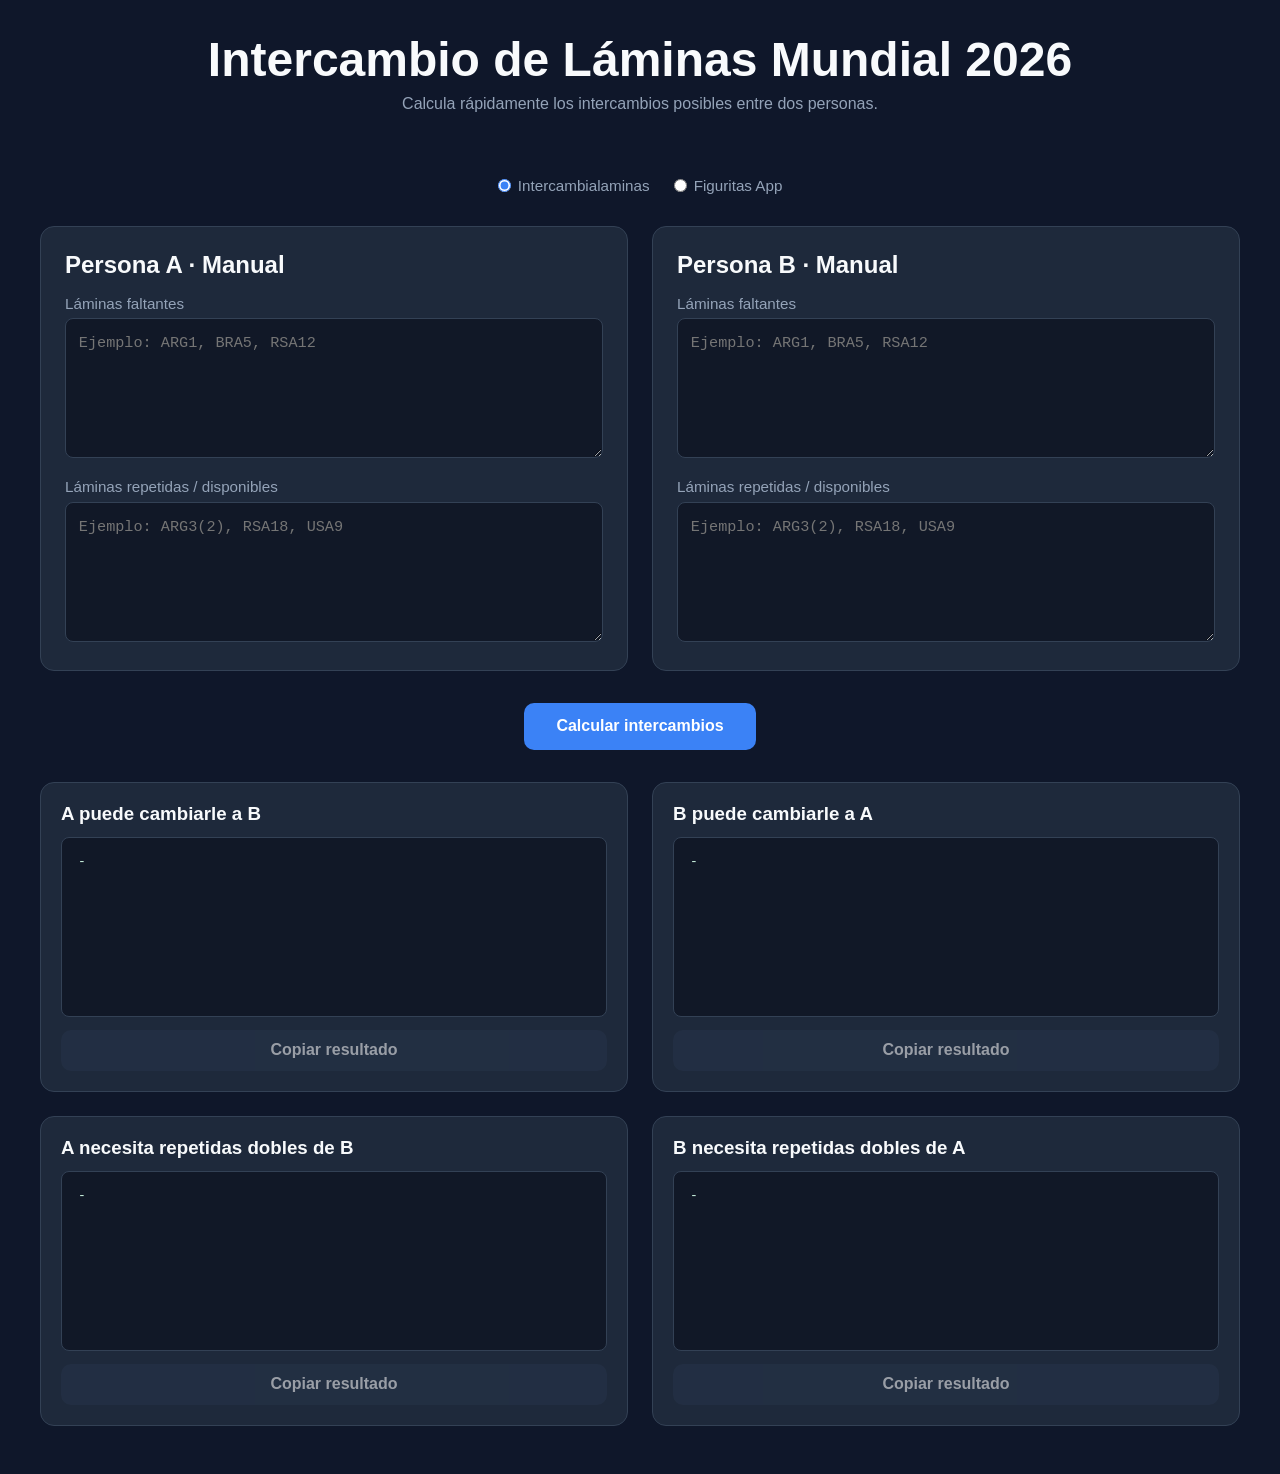
==== index.html @ be96b226 "Add copy buttons for calculated results" ====
<!DOCTYPE html>
<html lang="es">

<head>
    <meta charset="UTF-8">
    <meta name="viewport" content="width=device-width, initial-scale=1.0">

    <title>Intercambio de Láminas Mundial 2026</title>

    <link rel="stylesheet" href="style.css">
</head>

<body>

    <header>
        <h1>Intercambio de Láminas Mundial 2026</h1>
        <p>Calcula rápidamente los intercambios posibles entre dos personas.</p>
    </header>

    <main>

        <section class="mode-selector">

            <label>
                <input
                    type="radio"
                    name="inputMode"
                    value="manual"
                    checked>
                Intercambialaminas
            </label>

            <label>
                <input
                    type="radio"
                    name="inputMode"
                    value="figuritas">
                Figuritas App
            </label>

        </section>

        <section class="personas">

            <article class="persona">

                <h2>Persona A · Manual</h2>

                <label for="aMissing">
                    Láminas faltantes
                </label>

                <textarea
                    id="aMissing"
                    spellcheck="false"
                    placeholder="Ejemplo: ARG1, BRA5, RSA12"></textarea>

                <label for="aAvailable">
                    Láminas repetidas / disponibles
                </label>

                <textarea
                    id="aAvailable"
                    spellcheck="false"
                    placeholder="Ejemplo: ARG3(2), RSA18, USA9"></textarea>

            </article>

            <article class="persona">

                <h2>Persona B · Manual</h2>

                <label for="bMissing">
                    Láminas faltantes
                </label>

                <textarea
                    id="bMissing"
                    spellcheck="false"
                    placeholder="Ejemplo: ARG1, BRA5, RSA12"></textarea>

                <label for="bAvailable">
                    Láminas repetidas / disponibles
                </label>

                <textarea
                    id="bAvailable"
                    spellcheck="false"
                    placeholder="Ejemplo: ARG3(2), RSA18, USA9"></textarea>

            </article>

        </section>

        <section
            id="figuritasMode"
            class="figuritas-mode"
            hidden>

            <article class="persona">

                <h2>Persona A · Figuritas App</h2>

                <label for="aFiguritas">
                    Exportación completa
                </label>

                <textarea
                    id="aFiguritas"
                    spellcheck="false"
                    placeholder="Figuritas App - Lista&#10;Me faltan&#10;FWC 🏆: 1, 2, 3&#10;RSA 🇿🇦: 14, 18&#10;&#10;Repetidas&#10;RSA 🇿🇦: 2, 4, 8(3)"></textarea>

            </article>

            <article class="persona">

                <h2>Persona B · Figuritas App</h2>

                <label for="bFiguritas">
                    Exportación completa
                </label>

                <textarea
                    id="bFiguritas"
                    spellcheck="false"
                    placeholder="Figuritas App - Lista&#10;Me faltan&#10;FWC 🏆: 1, 2, 3&#10;RSA 🇿🇦: 14, 18&#10;&#10;Repetidas&#10;RSA 🇿🇦: 2, 4, 8(3)"></textarea>

            </article>

        </section>

        <section class="acciones">

            <button id="calculateButton">
                Calcular intercambios
            </button>

        </section>

        <section class="resultados">

            <article class="resultado">

                <h3 id="titleADirect">
                    A puede cambiarle a B
                </h3>

                <pre id="resultADirect">-</pre>

                <button
                    class="copy-result"
                    type="button"
                    data-result-id="resultADirect"
                    disabled>
                    Copiar resultado
                </button>

            </article>

            <article class="resultado">

                <h3 id="titleBDirect">
                    B puede cambiarle a A
                </h3>

                <pre id="resultBDirect">-</pre>

                <button
                    class="copy-result"
                    type="button"
                    data-result-id="resultBDirect"
                    disabled>
                    Copiar resultado
                </button>

            </article>

            <article class="resultado">

                <h3 id="titleAMatch">
                    A necesita repetidas dobles de B
                </h3>

                <pre id="resultAMatch">-</pre>

                <button
                    class="copy-result"
                    type="button"
                    data-result-id="resultAMatch"
                    disabled>
                    Copiar resultado
                </button>

            </article>

            <article class="resultado">

                <h3 id="titleBMatch">
                    B necesita repetidas dobles de A
                </h3>

                <pre id="resultBMatch">-</pre>

                <button
                    class="copy-result"
                    type="button"
                    data-result-id="resultBMatch"
                    disabled>
                    Copiar resultado
                </button>

            </article>

        </section>

    </main>

    <script src="app.js"></script>

</body>

</html>
---- style.css ----
/* ---------- Variables ---------- */

:root {
    --bg: #0f172a;
    --card: #1e293b;
    --card-hover: #273449;
    --input: #111827;

    --primary: #3b82f6;
    --primary-hover: #2563eb;

    --text: #f8fafc;
    --muted: #94a3b8;
    --border: #334155;
}

/* ---------- Reset ---------- */

* {
    margin: 0;
    padding: 0;
    box-sizing: border-box;
}

body {
    font-family:
        Inter,
        Segoe UI,
        Roboto,
        Arial,
        sans-serif;

    background: var(--bg);
    color: var(--text);

    min-height: 100vh;
}

/* ---------- Layout ---------- */

main {
    width: min(1200px, 95%);
    margin: auto;
    padding: 2rem 0 3rem;
}

header {
    text-align: center;
    padding: 2rem 1rem;
}

header h1 {
    font-size: clamp(2rem, 5vw, 3rem);
}

header p {
    margin-top: .5rem;
    color: var(--muted);
}

/* ---------- Modo de entrada ---------- */

.mode-selector {
    display: flex;
    justify-content: center;
    gap: 1.5rem;
}

.mode-selector label {
    display: flex;
    align-items: center;
    gap: .45rem;
    margin: 0;
    cursor: pointer;
}

.mode-selector input {
    accent-color: var(--primary);
}

/* ---------- Personas ---------- */

.personas,
.figuritas-mode {

    display: grid;

    grid-template-columns: repeat(2, 1fr);

    gap: 1.5rem;

    margin-top: 2rem;

}

.personas[hidden],
.figuritas-mode[hidden] {
    display: none;
}

.persona {

    background: var(--card);

    border-radius: 14px;

    padding: 1.5rem;

    border: 1px solid var(--border);

}

.persona h2 {

    margin-bottom: 1rem;

}

label {

    display: block;

    margin-top: 1rem;

    margin-bottom: .4rem;

    color: var(--muted);

    font-size: .95rem;

}

textarea {

    width: 100%;

    min-height: 140px;

    resize: vertical;

    background: var(--input);

    color: var(--text);

    border: 1px solid var(--border);

    border-radius: 8px;

    padding: .8rem;

    font-size: .95rem;

    line-height: 1.5;

}

textarea:focus {

    outline: none;

    border-color: var(--primary);

}

/* ---------- Botón ---------- */

.acciones {

    display: flex;

    justify-content: center;

    margin: 2rem 0;

}

button {

    cursor: pointer;

    border: none;

    border-radius: 10px;

    padding: .9rem 2rem;

    background: var(--primary);

    color: white;

    font-size: 1rem;

    font-weight: bold;

    transition: .2s;

}

button:hover {

    background: var(--primary-hover);

    transform: translateY(-2px);

}

/* ---------- Resultados ---------- */

.resultados {

    display: grid;

    grid-template-columns: repeat(2, 1fr);

    gap: 1.5rem;

}

.resultado {

    background: var(--card);

    border-radius: 14px;

    border: 1px solid var(--border);

    padding: 1.25rem;

}

.resultado h3 {

    margin-bottom: .8rem;

}

pre {

    background: var(--input);

    border-radius: 8px;

    border: 1px solid var(--border);

    padding: 1rem;

    min-height: 180px;

    overflow: auto;

    white-space: pre-wrap;

    word-break: break-word;

    color: #d1fae5;

}

.copy-result {
    width: 100%;
    margin-top: .8rem;
    padding: .7rem 1rem;
    background: var(--card-hover);
}

.copy-result:hover:not(:disabled) {
    background: var(--border);
    transform: none;
}

.copy-result:disabled {
    cursor: not-allowed;
    opacity: .55;
}

/* ---------- Responsive ---------- */

@media (max-width: 900px) {

    .personas {

        grid-template-columns: 1fr;

    }

    .resultados {

        grid-template-columns: 1fr;

    }

}

@media (max-width: 600px) {

    main {

        width: 94%;

    }

    .persona,
    .resultado {

        padding: 1rem;

    }

    textarea {

        min-height: 120px;

    }

    button {

        width: 100%;

    }

}
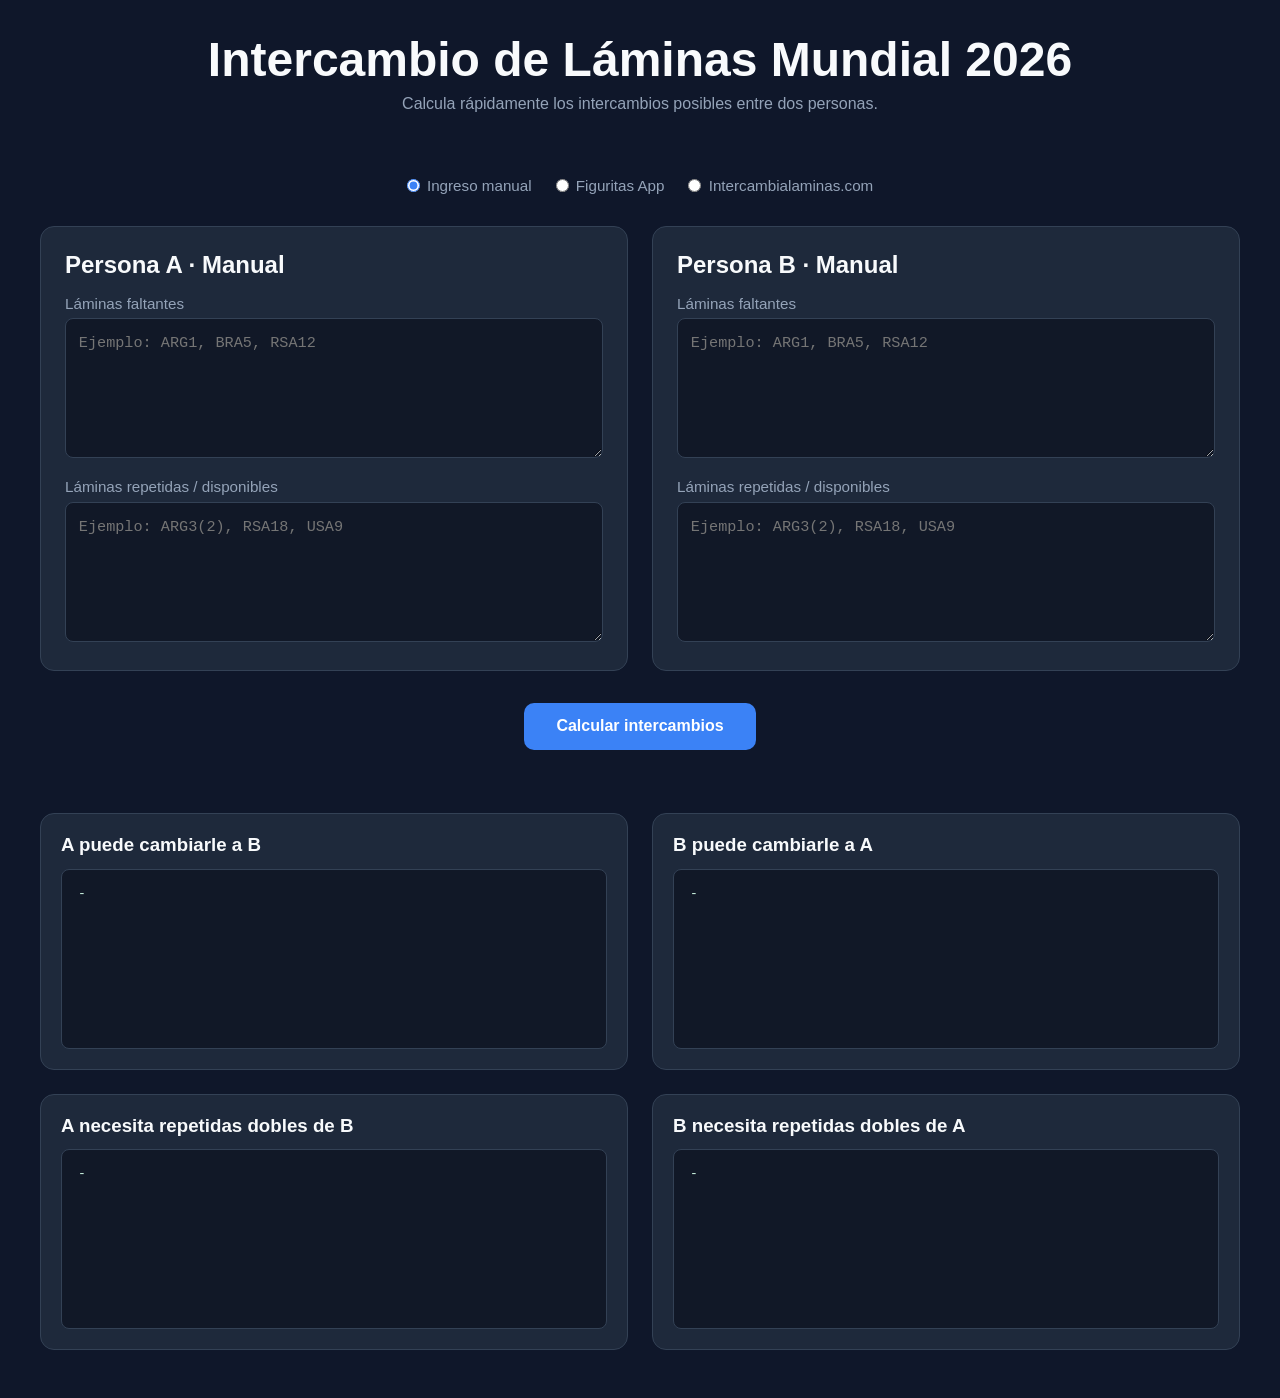
==== commit 36adc549: "Update: Id match were added" ====
--- a/index.html
+++ b/index.html
@@ -27,7 +27,7 @@
                     name="inputMode"
                     value="manual"
                     checked>
-                Intercambialaminas
+                Ingreso manual
             </label>
 
             <label>
@@ -38,6 +38,57 @@
                 Figuritas App
             </label>
 
+            <label>
+                <input
+                    type="radio"
+                    name="inputMode"
+                    value="intercambialaminas">
+                Intercambialaminas.com
+            </label>
+
+        </section>
+
+        <section
+            id="intercambialaminasMode"
+            class="intercambialaminas-mode"
+            hidden>
+
+            <article class="persona">
+
+                <h2>Persona A · Intercambialaminas.com</h2>
+
+                <label for="aIntercambialaminasId">
+                    ID de usuario o enlace de perfil
+                </label>
+
+                <input
+                    id="aIntercambialaminasId"
+                    type="text"
+                    inputmode="numeric"
+                    placeholder="Ejemplo: 14170 o https://intercambialaminas.com/user/14170">
+
+            </article>
+
+            <article class="persona">
+
+                <h2>Persona B · Intercambialaminas.com</h2>
+
+                <label for="bIntercambialaminasId">
+                    ID de usuario o enlace de perfil
+                </label>
+
+                <input
+                    id="bIntercambialaminasId"
+                    type="text"
+                    inputmode="numeric"
+                    placeholder="Ejemplo: 14170 o https://intercambialaminas.com/user/14170">
+
+            </article>
+
+            <p class="mode-help">
+                Se consultarán las listas públicas del álbum FIFA World Cup 2026 Panini.
+            </p>
+
         </section>
 
         <section class="personas">
@@ -135,6 +186,8 @@
                 Calcular intercambios
             </button>
 
+            <p id="calculationStatus" class="calculation-status" aria-live="polite"></p>
+
         </section>
 
         <section class="resultados">
@@ -147,14 +200,6 @@
 
                 <pre id="resultADirect">-</pre>
 
-                <button
-                    class="copy-result"
-                    type="button"
-                    data-result-id="resultADirect"
-                    disabled>
-                    Copiar resultado
-                </button>
-
             </article>
 
             <article class="resultado">
@@ -165,14 +210,6 @@
 
                 <pre id="resultBDirect">-</pre>
 
-                <button
-                    class="copy-result"
-                    type="button"
-                    data-result-id="resultBDirect"
-                    disabled>
-                    Copiar resultado
-                </button>
-
             </article>
 
             <article class="resultado">
@@ -183,14 +220,6 @@
 
                 <pre id="resultAMatch">-</pre>
 
-                <button
-                    class="copy-result"
-                    type="button"
-                    data-result-id="resultAMatch"
-                    disabled>
-                    Copiar resultado
-                </button>
-
             </article>
 
             <article class="resultado">
@@ -201,14 +230,6 @@
 
                 <pre id="resultBMatch">-</pre>
 
-                <button
-                    class="copy-result"
-                    type="button"
-                    data-result-id="resultBMatch"
-                    disabled>
-                    Copiar resultado
-                </button>
-
             </article>
 
         </section>
--- a/style.css
+++ b/style.css
@@ -81,7 +81,8 @@
 /* ---------- Personas ---------- */
 
 .personas,
-.figuritas-mode {
+.figuritas-mode,
+.intercambialaminas-mode {
 
     display: grid;
 
@@ -94,7 +95,8 @@
 }
 
 .personas[hidden],
-.figuritas-mode[hidden] {
+.figuritas-mode[hidden],
+.intercambialaminas-mode[hidden] {
     display: none;
 }
 
@@ -154,6 +156,40 @@
 
 }
 
+input[type="text"] {
+
+    width: 100%;
+
+    background: var(--input);
+
+    color: var(--text);
+
+    border: 1px solid var(--border);
+
+    border-radius: 8px;
+
+    padding: .8rem;
+
+    font-size: .95rem;
+
+}
+
+input[type="text"]:focus {
+
+    outline: none;
+
+    border-color: var(--primary);
+
+}
+
+.mode-help {
+
+    grid-column: 1 / -1;
+
+    color: var(--muted);
+
+}
+
 textarea:focus {
 
     outline: none;
@@ -172,6 +208,20 @@
 
     margin: 2rem 0;
 
+    flex-direction: column;
+
+    align-items: center;
+
+    gap: .75rem;
+
+}
+
+.calculation-status {
+
+    min-height: 1.2rem;
+
+    color: var(--muted);
+
 }
 
 button {
@@ -256,28 +306,13 @@
 
 }
 
-.copy-result {
-    width: 100%;
-    margin-top: .8rem;
-    padding: .7rem 1rem;
-    background: var(--card-hover);
-}
-
-.copy-result:hover:not(:disabled) {
-    background: var(--border);
-    transform: none;
-}
-
-.copy-result:disabled {
-    cursor: not-allowed;
-    opacity: .55;
-}
-
 /* ---------- Responsive ---------- */
 
 @media (max-width: 900px) {
 
-    .personas {
+    .personas,
+    .figuritas-mode,
+    .intercambialaminas-mode {
 
         grid-template-columns: 1fr;
 
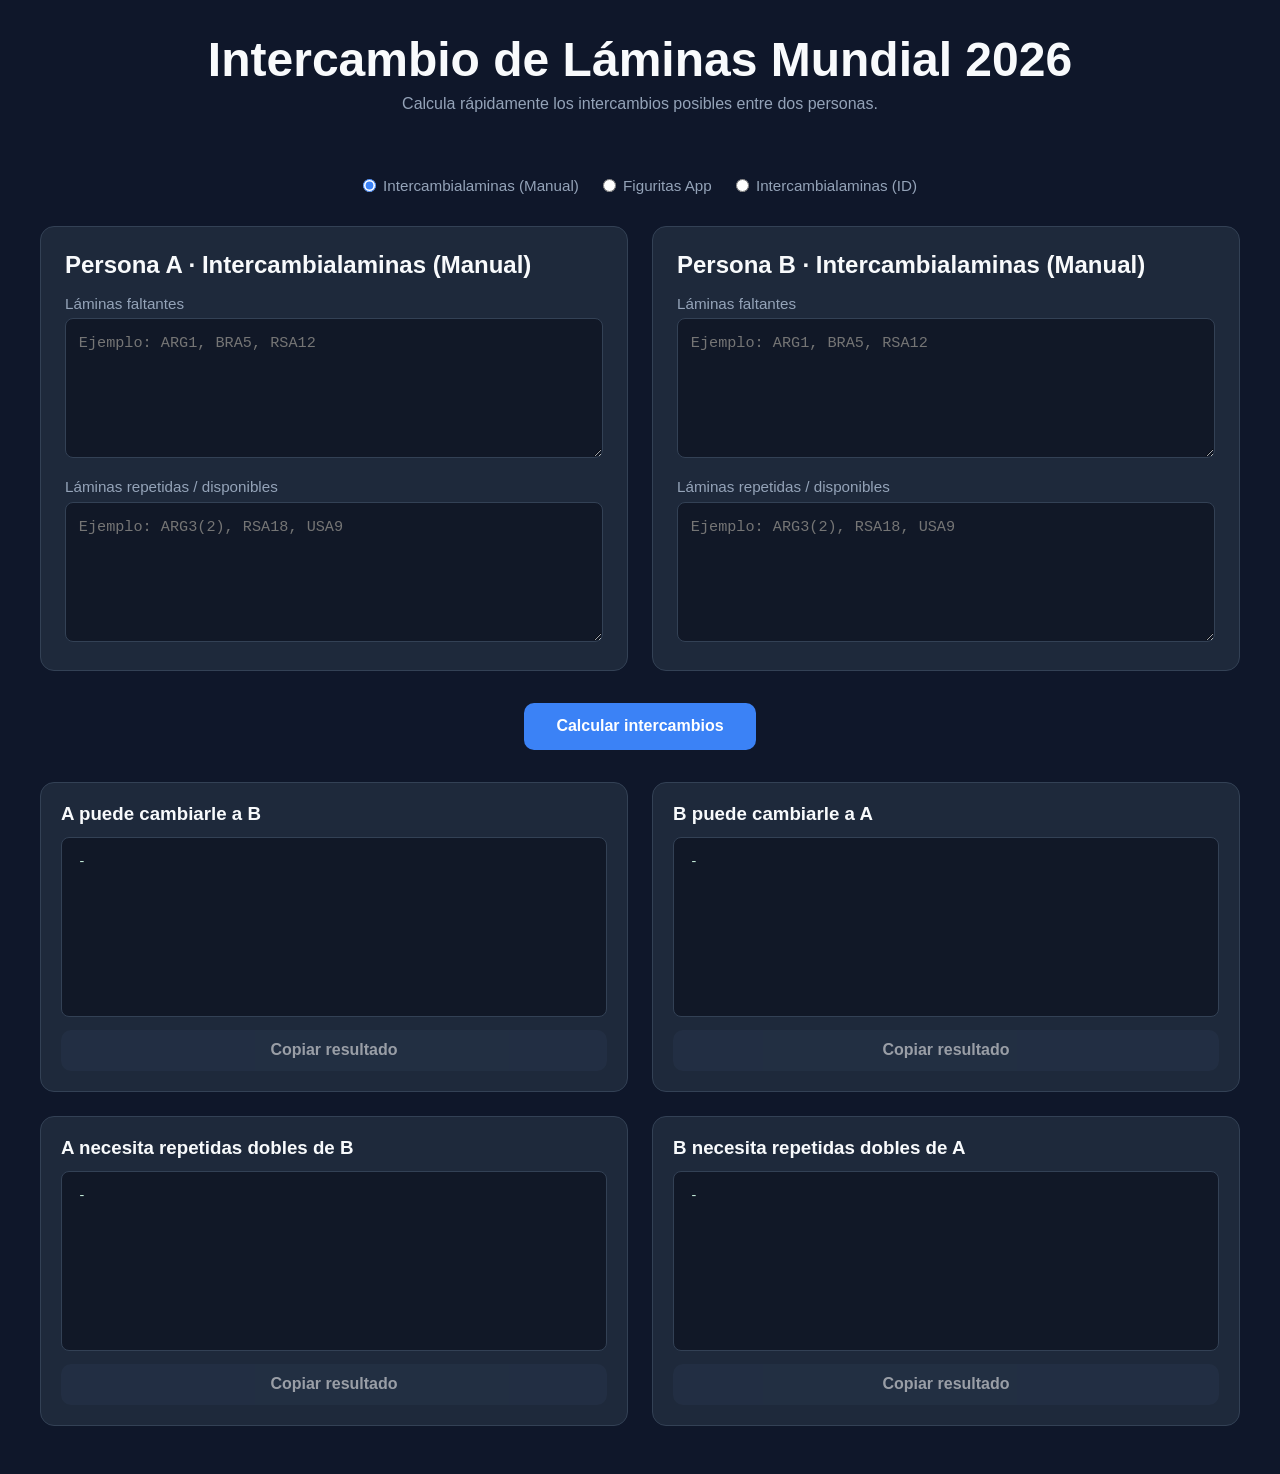
==== commit 07dc3d9f: "Se añade nuevo modo a la interfaz" ====
--- a/index.html
+++ b/index.html
@@ -21,164 +21,158 @@
 
         <section class="mode-selector">
 
-            <label>
-                <input
-                    type="radio"
-                    name="inputMode"
-                    value="manual"
-                    checked>
-                Ingreso manual
-            </label>
-
-            <label>
-                <input
-                    type="radio"
-                    name="inputMode"
-                    value="figuritas">
-                Figuritas App
-            </label>
-
-            <label>
-                <input
-                    type="radio"
-                    name="inputMode"
-                    value="intercambialaminas">
-                Intercambialaminas.com
-            </label>
-
-        </section>
-
-        <section
-            id="intercambialaminasMode"
-            class="intercambialaminas-mode"
-            hidden>
-
-            <article class="persona">
-
-                <h2>Persona A · Intercambialaminas.com</h2>
-
-                <label for="aIntercambialaminasId">
-                    ID de usuario o enlace de perfil
-                </label>
-
-                <input
-                    id="aIntercambialaminasId"
-                    type="text"
-                    inputmode="numeric"
-                    placeholder="Ejemplo: 14170 o https://intercambialaminas.com/user/14170">
-
-            </article>
-
-            <article class="persona">
-
-                <h2>Persona B · Intercambialaminas.com</h2>
-
-                <label for="bIntercambialaminasId">
-                    ID de usuario o enlace de perfil
-                </label>
-
-                <input
-                    id="bIntercambialaminasId"
-                    type="text"
-                    inputmode="numeric"
-                    placeholder="Ejemplo: 14170 o https://intercambialaminas.com/user/14170">
-
-            </article>
-
-            <p class="mode-help">
-                Se consultarán las listas públicas del álbum FIFA World Cup 2026 Panini.
-            </p>
-
-        </section>
-
-        <section class="personas">
-
-            <article class="persona">
-
-                <h2>Persona A · Manual</h2>
-
-                <label for="aMissing">
-                    Láminas faltantes
-                </label>
-
-                <textarea
-                    id="aMissing"
-                    spellcheck="false"
-                    placeholder="Ejemplo: ARG1, BRA5, RSA12"></textarea>
-
-                <label for="aAvailable">
-                    Láminas repetidas / disponibles
-                </label>
-
-                <textarea
-                    id="aAvailable"
-                    spellcheck="false"
-                    placeholder="Ejemplo: ARG3(2), RSA18, USA9"></textarea>
-
-            </article>
-
-            <article class="persona">
-
-                <h2>Persona B · Manual</h2>
-
-                <label for="bMissing">
-                    Láminas faltantes
-                </label>
-
-                <textarea
-                    id="bMissing"
-                    spellcheck="false"
-                    placeholder="Ejemplo: ARG1, BRA5, RSA12"></textarea>
-
-                <label for="bAvailable">
-                    Láminas repetidas / disponibles
-                </label>
-
-                <textarea
-                    id="bAvailable"
-                    spellcheck="false"
-                    placeholder="Ejemplo: ARG3(2), RSA18, USA9"></textarea>
-
-            </article>
-
-        </section>
-
-        <section
-            id="figuritasMode"
-            class="figuritas-mode"
-            hidden>
-
-            <article class="persona">
-
-                <h2>Persona A · Figuritas App</h2>
-
-                <label for="aFiguritas">
-                    Exportación completa
-                </label>
-
-                <textarea
-                    id="aFiguritas"
-                    spellcheck="false"
-                    placeholder="Figuritas App - Lista&#10;Me faltan&#10;FWC 🏆: 1, 2, 3&#10;RSA 🇿🇦: 14, 18&#10;&#10;Repetidas&#10;RSA 🇿🇦: 2, 4, 8(3)"></textarea>
-
-            </article>
-
-            <article class="persona">
-
-                <h2>Persona B · Figuritas App</h2>
-
-                <label for="bFiguritas">
-                    Exportación completa
-                </label>
-
-                <textarea
-                    id="bFiguritas"
-                    spellcheck="false"
-                    placeholder="Figuritas App - Lista&#10;Me faltan&#10;FWC 🏆: 1, 2, 3&#10;RSA 🇿🇦: 14, 18&#10;&#10;Repetidas&#10;RSA 🇿🇦: 2, 4, 8(3)"></textarea>
-
-            </article>
-
-        </section>
+                    <label>
+                        <input
+                            type="radio"
+                            name="inputMode"
+                            value="manual"
+                            checked>
+                        Intercambialaminas (Manual)
+                    </label>
+
+                    <label>
+                        <input
+                            type="radio"
+                            name="inputMode"
+                            value="figuritas">
+                        Figuritas App
+                    </label>
+
+                    <label>
+                        <input
+                            type="radio"
+                            name="inputMode"
+                            value="intercambialaminas">
+                        Intercambialaminas (ID)
+                    </label>
+
+                </section>
+
+                <section class="personas">
+
+                    <article class="persona">
+
+                        <h2>Persona A · Intercambialaminas (Manual)</h2>
+
+                        <label for="aMissing">
+                            Láminas faltantes
+                        </label>
+
+                        <textarea
+                            id="aMissing"
+                            spellcheck="false"
+                            placeholder="Ejemplo: ARG1, BRA5, RSA12"></textarea>
+
+                        <label for="aAvailable">
+                            Láminas repetidas / disponibles
+                        </label>
+
+                        <textarea
+                            id="aAvailable"
+                            spellcheck="false"
+                            placeholder="Ejemplo: ARG3(2), RSA18, USA9"></textarea>
+
+                    </article>
+
+                    <article class="persona">
+
+                        <h2>Persona B · Intercambialaminas (Manual)</h2>
+
+                        <label for="bMissing">
+                            Láminas faltantes
+                        </label>
+
+                        <textarea
+                            id="bMissing"
+                            spellcheck="false"
+                            placeholder="Ejemplo: ARG1, BRA5, RSA12"></textarea>
+
+                        <label for="bAvailable">
+                            Láminas repetidas / disponibles
+                        </label>
+
+                        <textarea
+                            id="bAvailable"
+                            spellcheck="false"
+                            placeholder="Ejemplo: ARG3(2), RSA18, USA9"></textarea>
+
+                    </article>
+
+                </section>
+
+                <section
+                    id="figuritasMode"
+                    class="figuritas-mode"
+                    hidden>
+
+                    <article class="persona">
+
+                        <h2>Persona A · Figuritas App</h2>
+
+                        <label for="aFiguritas">
+                            Exportación completa
+                        </label>
+
+                        <textarea
+                            id="aFiguritas"
+                            spellcheck="false"
+                            placeholder="Figuritas App - Lista&#10;Me faltan&#10;FWC 🏆: 1, 2, 3&#10;RSA 🇿🇦: 14, 18&#10;&#10;Repetidas&#10;RSA 🇿🇦: 2, 4, 8(3)"></textarea>
+
+                    </article>
+
+                    <article class="persona">
+
+                        <h2>Persona B · Figuritas App</h2>
+
+                        <label for="bFiguritas">
+                            Exportación completa
+                        </label>
+
+                        <textarea
+                            id="bFiguritas"
+                            spellcheck="false"
+                            placeholder="Figuritas App - Lista&#10;Me faltan&#10;FWC 🏆: 1, 2, 3&#10;RSA 🇿🇦: 14, 18&#10;&#10;Repetidas&#10;RSA 🇿🇦: 2, 4, 8(3)"></textarea>
+
+                    </article>
+
+                </section>
+
+                <section
+                    id="intercambialaminasMode"
+                    class="intercambialaminas-mode"
+                    hidden>
+
+                    <article class="persona">
+
+                        <h2>Persona A · Intercambialaminas (ID)</h2>
+
+                        <label for="aIntercambialaminasId">
+                            ID o enlace del perfil
+                        </label>
+
+                        <input
+                            id="aIntercambialaminasId"
+                            type="text"
+                            placeholder="14170 o https://intercambialaminas.com/user/14170">
+
+                    </article>
+
+                    <article class="persona">
+
+                        <h2>Persona B · Intercambialaminas (ID)</h2>
+
+                        <label for="bIntercambialaminasId">
+                            ID o enlace del perfil
+                        </label>
+
+                        <input
+                            id="bIntercambialaminasId"
+                            type="text"
+                            placeholder="14170 o https://intercambialaminas.com/user/14170">
+
+                    </article>
+
+                </section>
 
         <section class="acciones">
 
@@ -186,8 +180,6 @@
                 Calcular intercambios
             </button>
 
-            <p id="calculationStatus" class="calculation-status" aria-live="polite"></p>
-
         </section>
 
         <section class="resultados">
@@ -200,6 +192,14 @@
 
                 <pre id="resultADirect">-</pre>
 
+                <button
+                    class="copy-result"
+                    type="button"
+                    data-result-id="resultADirect"
+                    disabled>
+                    Copiar resultado
+                </button>
+
             </article>
 
             <article class="resultado">
@@ -210,6 +210,14 @@
 
                 <pre id="resultBDirect">-</pre>
 
+                <button
+                    class="copy-result"
+                    type="button"
+                    data-result-id="resultBDirect"
+                    disabled>
+                    Copiar resultado
+                </button>
+
             </article>
 
             <article class="resultado">
@@ -220,6 +228,14 @@
 
                 <pre id="resultAMatch">-</pre>
 
+                <button
+                    class="copy-result"
+                    type="button"
+                    data-result-id="resultAMatch"
+                    disabled>
+                    Copiar resultado
+                </button>
+
             </article>
 
             <article class="resultado">
@@ -230,6 +246,14 @@
 
                 <pre id="resultBMatch">-</pre>
 
+                <button
+                    class="copy-result"
+                    type="button"
+                    data-result-id="resultBMatch"
+                    disabled>
+                    Copiar resultado
+                </button>
+
             </article>
 
         </section>
--- a/style.css
+++ b/style.css
@@ -81,8 +81,7 @@
 /* ---------- Personas ---------- */
 
 .personas,
-.figuritas-mode,
-.intercambialaminas-mode {
+.figuritas-mode {
 
     display: grid;
 
@@ -95,8 +94,7 @@
 }
 
 .personas[hidden],
-.figuritas-mode[hidden],
-.intercambialaminas-mode[hidden] {
+.figuritas-mode[hidden] {
     display: none;
 }
 
@@ -156,163 +154,130 @@
 
 }
 
-input[type="text"] {
-
+textarea:focus {
+
+    outline: none;
+
+    border-color: var(--primary);
+
+}
+
+/* ---------- Botón ---------- */
+
+.acciones {
+
+    display: flex;
+
+    justify-content: center;
+
+    margin: 2rem 0;
+
+}
+
+button {
+
+    cursor: pointer;
+
+    border: none;
+
+    border-radius: 10px;
+
+    padding: .9rem 2rem;
+
+    background: var(--primary);
+
+    color: white;
+
+    font-size: 1rem;
+
+    font-weight: bold;
+
+    transition: .2s;
+
+}
+
+button:hover {
+
+    background: var(--primary-hover);
+
+    transform: translateY(-2px);
+
+}
+
+/* ---------- Resultados ---------- */
+
+.resultados {
+
+    display: grid;
+
+    grid-template-columns: repeat(2, 1fr);
+
+    gap: 1.5rem;
+
+}
+
+.resultado {
+
+    background: var(--card);
+
+    border-radius: 14px;
+
+    border: 1px solid var(--border);
+
+    padding: 1.25rem;
+
+}
+
+.resultado h3 {
+
+    margin-bottom: .8rem;
+
+}
+
+pre {
+
+    background: var(--input);
+
+    border-radius: 8px;
+
+    border: 1px solid var(--border);
+
+    padding: 1rem;
+
+    min-height: 180px;
+
+    overflow: auto;
+
+    white-space: pre-wrap;
+
+    word-break: break-word;
+
+    color: #d1fae5;
+
+}
+
+.copy-result {
     width: 100%;
-
-    background: var(--input);
-
-    color: var(--text);
-
-    border: 1px solid var(--border);
-
-    border-radius: 8px;
-
-    padding: .8rem;
-
-    font-size: .95rem;
-
-}
-
-input[type="text"]:focus {
-
-    outline: none;
-
-    border-color: var(--primary);
-
-}
-
-.mode-help {
-
-    grid-column: 1 / -1;
-
-    color: var(--muted);
-
-}
-
-textarea:focus {
-
-    outline: none;
-
-    border-color: var(--primary);
-
-}
-
-/* ---------- Botón ---------- */
-
-.acciones {
-
-    display: flex;
-
-    justify-content: center;
-
-    margin: 2rem 0;
-
-    flex-direction: column;
-
-    align-items: center;
-
-    gap: .75rem;
-
-}
-
-.calculation-status {
-
-    min-height: 1.2rem;
-
-    color: var(--muted);
-
-}
-
-button {
-
-    cursor: pointer;
-
-    border: none;
-
-    border-radius: 10px;
-
-    padding: .9rem 2rem;
-
-    background: var(--primary);
-
-    color: white;
-
-    font-size: 1rem;
-
-    font-weight: bold;
-
-    transition: .2s;
-
-}
-
-button:hover {
-
-    background: var(--primary-hover);
-
-    transform: translateY(-2px);
-
-}
-
-/* ---------- Resultados ---------- */
-
-.resultados {
-
-    display: grid;
-
-    grid-template-columns: repeat(2, 1fr);
-
-    gap: 1.5rem;
-
-}
-
-.resultado {
-
-    background: var(--card);
-
-    border-radius: 14px;
-
-    border: 1px solid var(--border);
-
-    padding: 1.25rem;
-
-}
-
-.resultado h3 {
-
-    margin-bottom: .8rem;
-
-}
-
-pre {
-
-    background: var(--input);
-
-    border-radius: 8px;
-
-    border: 1px solid var(--border);
-
-    padding: 1rem;
-
-    min-height: 180px;
-
-    overflow: auto;
-
-    white-space: pre-wrap;
-
-    word-break: break-word;
-
-    color: #d1fae5;
-
+    margin-top: .8rem;
+    padding: .7rem 1rem;
+    background: var(--card-hover);
+}
+
+.copy-result:hover:not(:disabled) {
+    background: var(--border);
+    transform: none;
+}
+
+.copy-result:disabled {
+    cursor: not-allowed;
+    opacity: .55;
 }
 
 /* ---------- Responsive ---------- */
 
 @media (max-width: 900px) {
 
-    .personas,
-    .figuritas-mode,
-    .intercambialaminas-mode {
+    .personas {
 
         grid-template-columns: 1fr;
 
@@ -354,3 +319,24 @@
     }
 
 }
+
+.intercambialaminas-mode {
+    display: grid;
+    grid-template-columns: repeat(2,1fr);
+    gap:1.5rem;
+    margin-top:2rem;
+}
+
+.intercambialaminas-mode[hidden]{
+    display:none;
+}
+
+.intercambialaminas-mode input{
+    width:100%;
+    background:var(--input);
+    color:var(--text);
+    border:1px solid var(--border);
+    border-radius:8px;
+    padding:.8rem;
+    font-size:.95rem;
+}
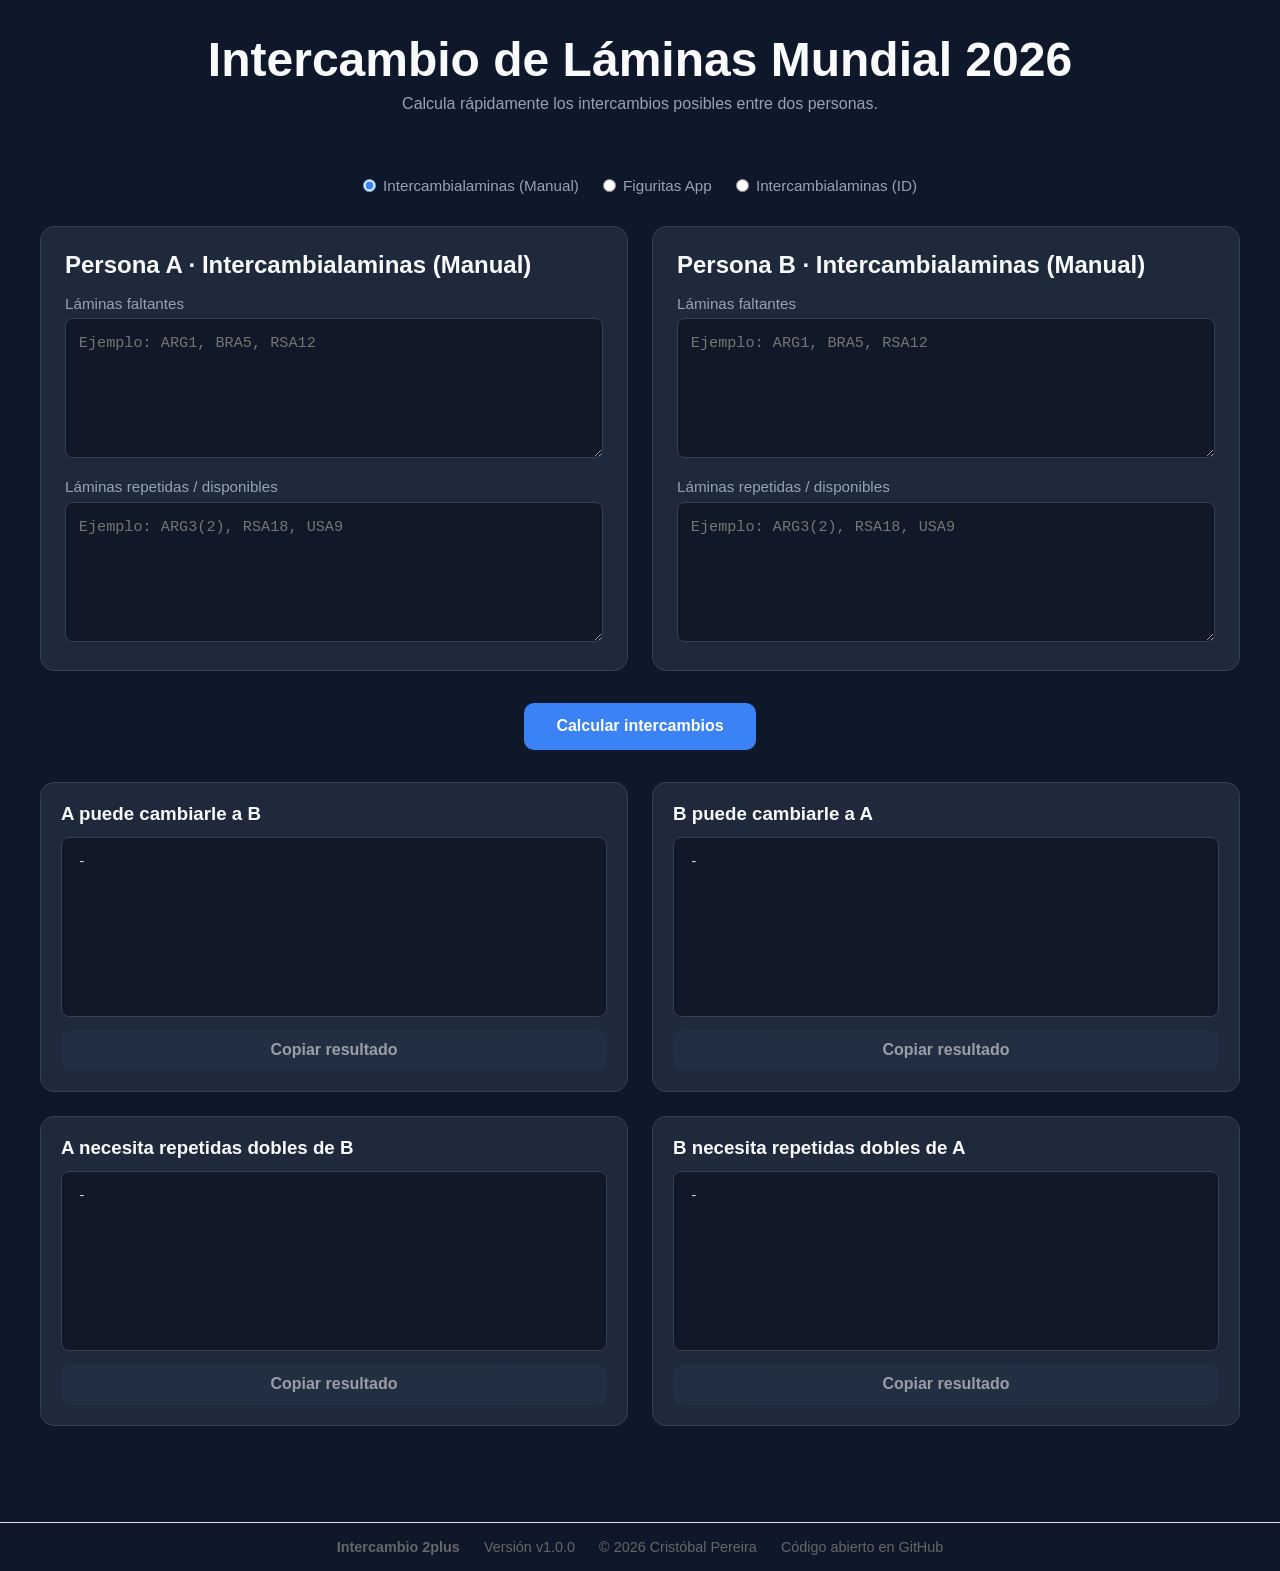
==== commit d94eb0d9: "Modelo y arquitectura cambian, se agregaron creditos, se documento arquitectura, versionado, se limp" ====
--- a/index.html
+++ b/index.html
@@ -260,8 +260,22 @@
 
     </main>
 
-    <script src="app.js"></script>
+    <script type="module" src="app.js"></script>
 
 </body>
 
+<footer class="footer">
+    <div class="footer-content">
+        <span><strong>Intercambio 2plus</strong></span>
+        <span>Versión <span id="version">1.0.0</span></span>
+        <span>© 2026 Cristóbal Pereira</span>
+        <span>
+            Código abierto en
+            <a href="https://github.com/cpereiram/intercambio-2plus"
+               target="_blank"
+               rel="noopener noreferrer">GitHub</a>
+        </span>
+    </div>
+</footer>
+
 </html>
--- a/style.css
+++ b/style.css
@@ -81,7 +81,8 @@
 /* ---------- Personas ---------- */
 
 .personas,
-.figuritas-mode {
+.figuritas-mode,
+.intercambialaminas-mode {
 
     display: grid;
 
@@ -94,7 +95,8 @@
 }
 
 .personas[hidden],
-.figuritas-mode[hidden] {
+.figuritas-mode[hidden],
+.intercambialaminas-mode[hidden] {
     display: none;
 }
 
@@ -114,221 +116,6 @@
 
     margin-bottom: 1rem;
 
-}
-
-label {
-
-    display: block;
-
-    margin-top: 1rem;
-
-    margin-bottom: .4rem;
-
-    color: var(--muted);
-
-    font-size: .95rem;
-
-}
-
-textarea {
-
-    width: 100%;
-
-    min-height: 140px;
-
-    resize: vertical;
-
-    background: var(--input);
-
-    color: var(--text);
-
-    border: 1px solid var(--border);
-
-    border-radius: 8px;
-
-    padding: .8rem;
-
-    font-size: .95rem;
-
-    line-height: 1.5;
-
-}
-
-textarea:focus {
-
-    outline: none;
-
-    border-color: var(--primary);
-
-}
-
-/* ---------- Botón ---------- */
-
-.acciones {
-
-    display: flex;
-
-    justify-content: center;
-
-    margin: 2rem 0;
-
-}
-
-button {
-
-    cursor: pointer;
-
-    border: none;
-
-    border-radius: 10px;
-
-    padding: .9rem 2rem;
-
-    background: var(--primary);
-
-    color: white;
-
-    font-size: 1rem;
-
-    font-weight: bold;
-
-    transition: .2s;
-
-}
-
-button:hover {
-
-    background: var(--primary-hover);
-
-    transform: translateY(-2px);
-
-}
-
-/* ---------- Resultados ---------- */
-
-.resultados {
-
-    display: grid;
-
-    grid-template-columns: repeat(2, 1fr);
-
-    gap: 1.5rem;
-
-}
-
-.resultado {
-
-    background: var(--card);
-
-    border-radius: 14px;
-
-    border: 1px solid var(--border);
-
-    padding: 1.25rem;
-
-}
-
-.resultado h3 {
-
-    margin-bottom: .8rem;
-
-}
-
-pre {
-
-    background: var(--input);
-
-    border-radius: 8px;
-
-    border: 1px solid var(--border);
-
-    padding: 1rem;
-
-    min-height: 180px;
-
-    overflow: auto;
-
-    white-space: pre-wrap;
-
-    word-break: break-word;
-
-    color: #d1fae5;
-
-}
-
-.copy-result {
-    width: 100%;
-    margin-top: .8rem;
-    padding: .7rem 1rem;
-    background: var(--card-hover);
-}
-
-.copy-result:hover:not(:disabled) {
-    background: var(--border);
-    transform: none;
-}
-
-.copy-result:disabled {
-    cursor: not-allowed;
-    opacity: .55;
-}
-
-/* ---------- Responsive ---------- */
-
-@media (max-width: 900px) {
-
-    .personas {
-
-        grid-template-columns: 1fr;
-
-    }
-
-    .resultados {
-
-        grid-template-columns: 1fr;
-
-    }
-
-}
-
-@media (max-width: 600px) {
-
-    main {
-
-        width: 94%;
-
-    }
-
-    .persona,
-    .resultado {
-
-        padding: 1rem;
-
-    }
-
-    textarea {
-
-        min-height: 120px;
-
-    }
-
-    button {
-
-        width: 100%;
-
-    }
-
-}
-
-.intercambialaminas-mode {
-    display: grid;
-    grid-template-columns: repeat(2,1fr);
-    gap:1.5rem;
-    margin-top:2rem;
-}
-
-.intercambialaminas-mode[hidden]{
-    display:none;
 }
 
 .intercambialaminas-mode input{
@@ -339,4 +126,240 @@
     border-radius:8px;
     padding:.8rem;
     font-size:.95rem;
-}+}
+
+label {
+
+    display: block;
+
+    margin-top: 1rem;
+
+    margin-bottom: .4rem;
+
+    color: var(--muted);
+
+    font-size: .95rem;
+
+}
+
+textarea {
+
+    width: 100%;
+
+    min-height: 140px;
+
+    resize: vertical;
+
+    background: var(--input);
+
+    color: var(--text);
+
+    border: 1px solid var(--border);
+
+    border-radius: 8px;
+
+    padding: .8rem;
+
+    font-size: .95rem;
+
+    line-height: 1.5;
+
+}
+
+textarea:focus {
+
+    outline: none;
+
+    border-color: var(--primary);
+
+}
+
+/* ---------- Botón ---------- */
+
+.acciones {
+
+    display: flex;
+
+    justify-content: center;
+
+    margin: 2rem 0;
+
+}
+
+button {
+
+    cursor: pointer;
+
+    border: none;
+
+    border-radius: 10px;
+
+    padding: .9rem 2rem;
+
+    background: var(--primary);
+
+    color: white;
+
+    font-size: 1rem;
+
+    font-weight: bold;
+
+    transition: .2s;
+
+}
+
+button:hover {
+
+    background: var(--primary-hover);
+
+    transform: translateY(-2px);
+
+}
+
+/* ---------- Resultados ---------- */
+
+.resultados {
+
+    display: grid;
+
+    grid-template-columns: repeat(2, 1fr);
+
+    gap: 1.5rem;
+
+}
+
+.resultado {
+
+    background: var(--card);
+
+    border-radius: 14px;
+
+    border: 1px solid var(--border);
+
+    padding: 1.25rem;
+
+}
+
+.resultado h3 {
+
+    margin-bottom: .8rem;
+
+}
+
+pre {
+
+    background: var(--input);
+
+    border-radius: 8px;
+
+    border: 1px solid var(--border);
+
+    padding: 1rem;
+
+    min-height: 180px;
+
+    overflow: auto;
+
+    white-space: pre-wrap;
+
+    word-break: break-word;
+
+    color: #d1fae5;
+
+}
+
+.copy-result {
+    width: 100%;
+    margin-top: .8rem;
+    padding: .7rem 1rem;
+    background: var(--card-hover);
+}
+
+.copy-result:hover:not(:disabled) {
+    background: var(--border);
+    transform: none;
+}
+
+.copy-result:disabled {
+    cursor: not-allowed;
+    opacity: .55;
+}
+
+/* ---------- Footer ---------- */
+
+.footer {
+    margin-top: 3rem;
+    padding: 1rem 0;
+    border-top: 1px solid #ddd;
+    font-size: .9rem;
+    color: #666;
+}
+
+.footer-content {
+    display: flex;
+    justify-content: center;
+    gap: 1.5rem;
+    flex-wrap: wrap;
+    align-items: center;
+}
+
+.footer a {
+    color: inherit;
+    text-decoration: none;
+}
+
+.footer a:hover {
+    text-decoration: underline;
+}
+
+/* ---------- Responsive ---------- */
+
+@media (max-width: 900px) {
+
+    .personas,
+    .figuritas-mode,
+    .intercambialaminas-mode {
+
+        grid-template-columns: 1fr;
+
+    }
+
+    .resultados {
+
+        grid-template-columns: 1fr;
+
+    }
+
+}
+
+@media (max-width: 600px) {
+
+    main {
+
+        width: 94%;
+
+    }
+
+    .persona,
+    .resultado,
+    .figuritas-mode,
+    .intercambialaminas-mode {
+
+        padding: 1rem;
+
+    }
+
+    textarea {
+
+        min-height: 120px;
+
+    }
+
+    button {
+
+        width: 100%;
+
+    }
+
+}
+
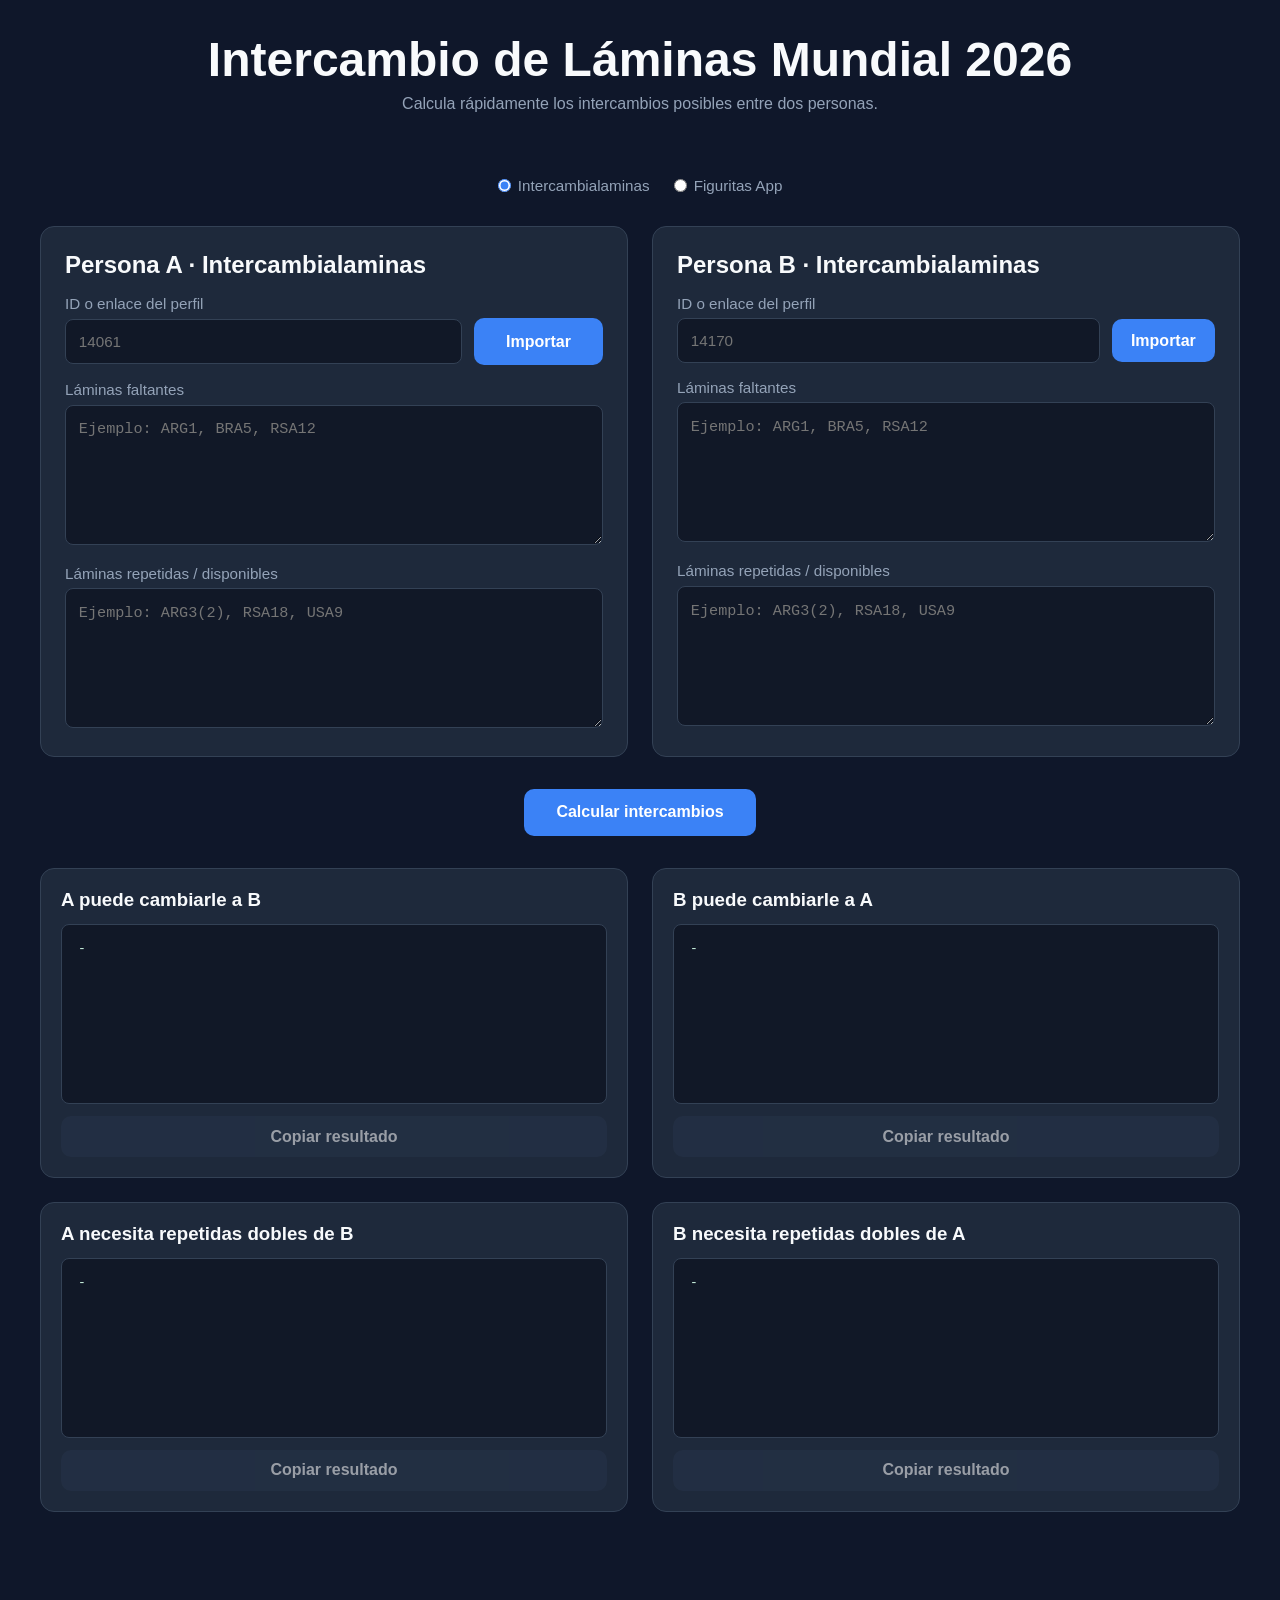
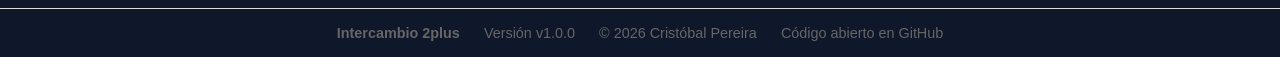
==== commit e6de772c: "Add profile import buttons for Intercambialaminas lists" ====
--- a/index.html
+++ b/index.html
@@ -27,7 +27,7 @@
                             name="inputMode"
                             value="manual"
                             checked>
-                        Intercambialaminas (Manual)
+                        Intercambialaminas
                     </label>
 
                     <label>
@@ -38,21 +38,30 @@
                         Figuritas App
                     </label>
 
-                    <label>
-                        <input
-                            type="radio"
-                            name="inputMode"
-                            value="intercambialaminas">
-                        Intercambialaminas (ID)
-                    </label>
-
                 </section>
 
                 <section class="personas">
 
                     <article class="persona">
 
-                        <h2>Persona A · Intercambialaminas (Manual)</h2>
+                        <h2>Persona A · Intercambialaminas</h2>
+
+                        <label for="aIntercambialaminasId">
+                            ID o enlace del perfil
+                        </label>
+
+                        <div class="import-row">
+                            <input
+                                id="aIntercambialaminasId"
+                                type="text"
+                                placeholder="14061">
+
+                            <button
+                                id="aImportButton"
+                                type="button">
+                                Importar
+                            </button>
+                        </div>
 
                         <label for="aMissing">
                             Láminas faltantes
@@ -76,7 +85,25 @@
 
                     <article class="persona">
 
-                        <h2>Persona B · Intercambialaminas (Manual)</h2>
+                        <h2>Persona B · Intercambialaminas</h2>
+                        
+                        <label for="bIntercambialaminasId">
+                            ID o enlace del perfil
+                        </label>
+
+                        <div class="import-row">
+                            <input
+                                id="bIntercambialaminasId"
+                                type="text"
+                                placeholder="14170">
+
+                            <button
+                                class="import-button"
+                                id="bImportButton"
+                                type="button">
+                                Importar
+                            </button>
+                        </div>
 
                         <label for="bMissing">
                             Láminas faltantes
@@ -132,43 +159,6 @@
                             id="bFiguritas"
                             spellcheck="false"
                             placeholder="Figuritas App - Lista&#10;Me faltan&#10;FWC 🏆: 1, 2, 3&#10;RSA 🇿🇦: 14, 18&#10;&#10;Repetidas&#10;RSA 🇿🇦: 2, 4, 8(3)"></textarea>
-
-                    </article>
-
-                </section>
-
-                <section
-                    id="intercambialaminasMode"
-                    class="intercambialaminas-mode"
-                    hidden>
-
-                    <article class="persona">
-
-                        <h2>Persona A · Intercambialaminas (ID)</h2>
-
-                        <label for="aIntercambialaminasId">
-                            ID o enlace del perfil
-                        </label>
-
-                        <input
-                            id="aIntercambialaminasId"
-                            type="text"
-                            placeholder="14170 o https://intercambialaminas.com/user/14170">
-
-                    </article>
-
-                    <article class="persona">
-
-                        <h2>Persona B · Intercambialaminas (ID)</h2>
-
-                        <label for="bIntercambialaminasId">
-                            ID o enlace del perfil
-                        </label>
-
-                        <input
-                            id="bIntercambialaminasId"
-                            type="text"
-                            placeholder="14170 o https://intercambialaminas.com/user/14170">
 
                     </article>
 
--- a/style.css
+++ b/style.css
@@ -81,8 +81,7 @@
 /* ---------- Personas ---------- */
 
 .personas,
-.figuritas-mode,
-.intercambialaminas-mode {
+.figuritas-mode{
 
     display: grid;
 
@@ -95,8 +94,7 @@
 }
 
 .personas[hidden],
-.figuritas-mode[hidden],
-.intercambialaminas-mode[hidden] {
+.figuritas-mode[hidden]{
     display: none;
 }
 
@@ -118,14 +116,30 @@
 
 }
 
-.intercambialaminas-mode input{
-    width:100%;
-    background:var(--input);
-    color:var(--text);
-    border:1px solid var(--border);
-    border-radius:8px;
-    padding:.8rem;
-    font-size:.95rem;
+input[type="text"] {
+
+    width: 100%;
+
+    background: var(--input);
+
+    color: var(--text);
+
+    border: 1px solid var(--border);
+
+    border-radius: 8px;
+
+    padding: .8rem;
+
+    font-size: .95rem;
+
+}
+
+input[type="text"]:focus {
+
+    outline: none;
+
+    border-color: var(--primary);
+
 }
 
 label {
@@ -312,6 +326,31 @@
     text-decoration: underline;
 }
 
+/* ---------- Import Row ---------- */
+.import-row {
+
+    display: flex;
+
+    gap: .75rem;
+
+    align-items: center;
+
+}
+
+.import-row input {
+
+    flex: 1;
+
+}
+
+.import-button {
+
+    padding: .8rem 1.2rem;
+
+    white-space: nowrap;
+
+}
+
 /* ---------- Responsive ---------- */
 
 @media (max-width: 900px) {
@@ -361,5 +400,19 @@
 
     }
 
-}
-
+    .import-row {
+
+        flex-direction: column;
+
+        align-items: stretch;
+
+    }
+
+    .import-row button {
+
+        width: 100%;
+
+    }
+
+}
+
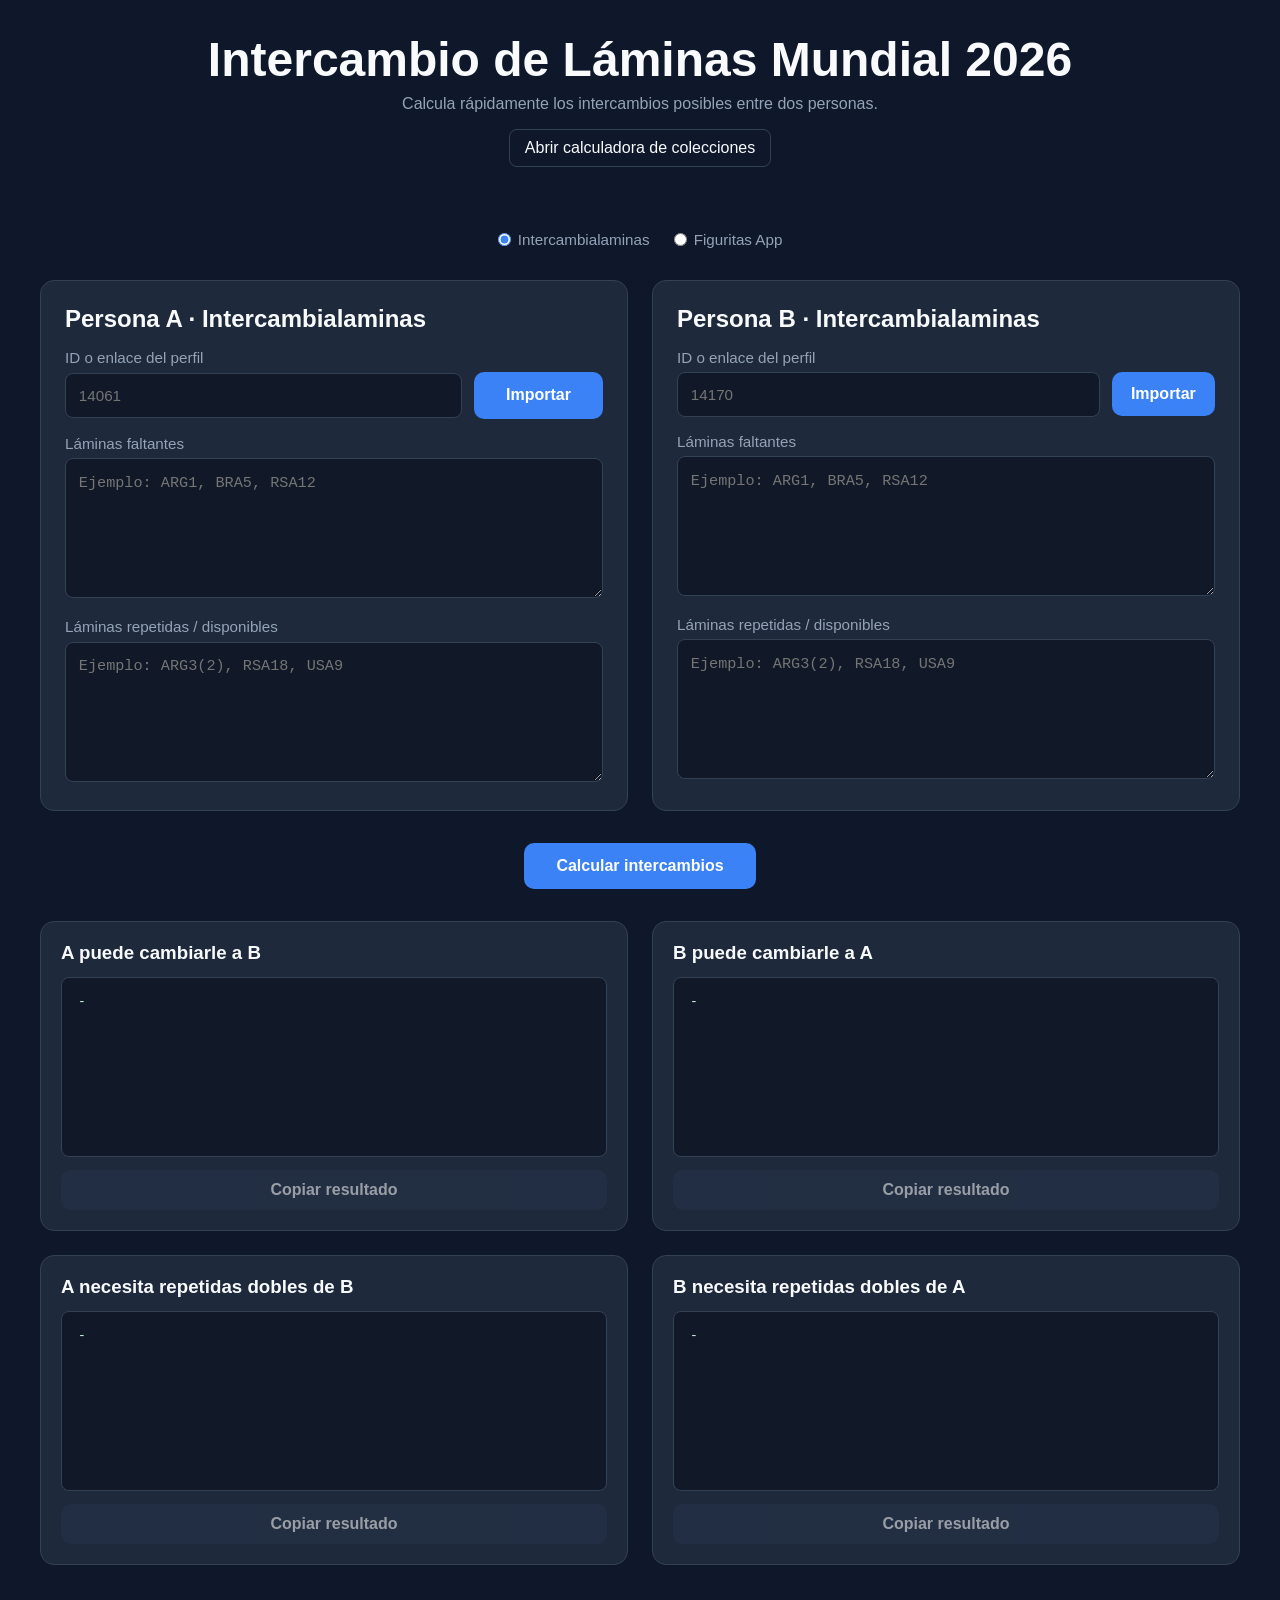
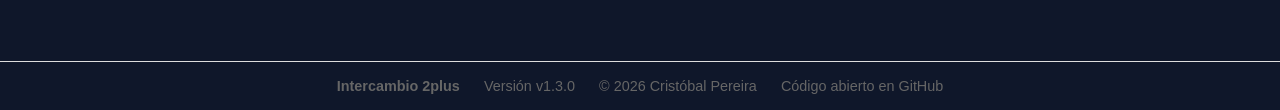
==== commit 8a6ecfc7: "Add collection calculator and Figuritas export conversion" ====
--- a/index.html
+++ b/index.html
@@ -15,6 +15,7 @@
     <header>
         <h1>Intercambio de Láminas Mundial 2026</h1>
         <p>Calcula rápidamente los intercambios posibles entre dos personas.</p>
+        <a class="page-link" href="calculator.html">Abrir calculadora de colecciones</a>
     </header>
 
     <main>
--- a/style.css
+++ b/style.css
@@ -58,6 +58,47 @@
     color: var(--muted);
 }
 
+.page-link {
+    display: inline-block;
+    margin-top: 1rem;
+    color: var(--text);
+    text-decoration: none;
+    border: 1px solid var(--border);
+    border-radius: 8px;
+    padding: .55rem .9rem;
+}
+
+.page-link:hover { background: var(--card); }
+
+.calculator-collections,
+.calculator-results {
+    display: grid;
+    grid-template-columns: repeat(2, 1fr);
+    gap: 1.5rem;
+    margin-top: 2rem;
+}
+
+.calculator-intro,
+.card-help { color: var(--muted); }
+
+.calculator-intro { text-align: center; margin-top: 1.5rem; }
+.card-help { margin-bottom: 1rem; line-height: 1.45; }
+
+.calculator-actions {
+    display: flex;
+    justify-content: center;
+    gap: 1rem;
+    flex-wrap: wrap;
+    margin: 2rem 0;
+}
+
+.secondary-button { background: var(--card-hover); }
+.secondary-button:hover { background: var(--border); }
+
+.calculator-results { margin-top: 0; }
+.calculator-results textarea { min-height: 110px; }
+#calculatorFiguritasResult { min-height: 285px; margin-top: 1rem; }
+
 /* ---------- Modo de entrada ---------- */
 
 .mode-selector {
@@ -357,6 +398,8 @@
 
     .personas,
     .figuritas-mode,
+    .calculator-collections,
+    .calculator-results,
     .intercambialaminas-mode {
 
         grid-template-columns: 1fr;
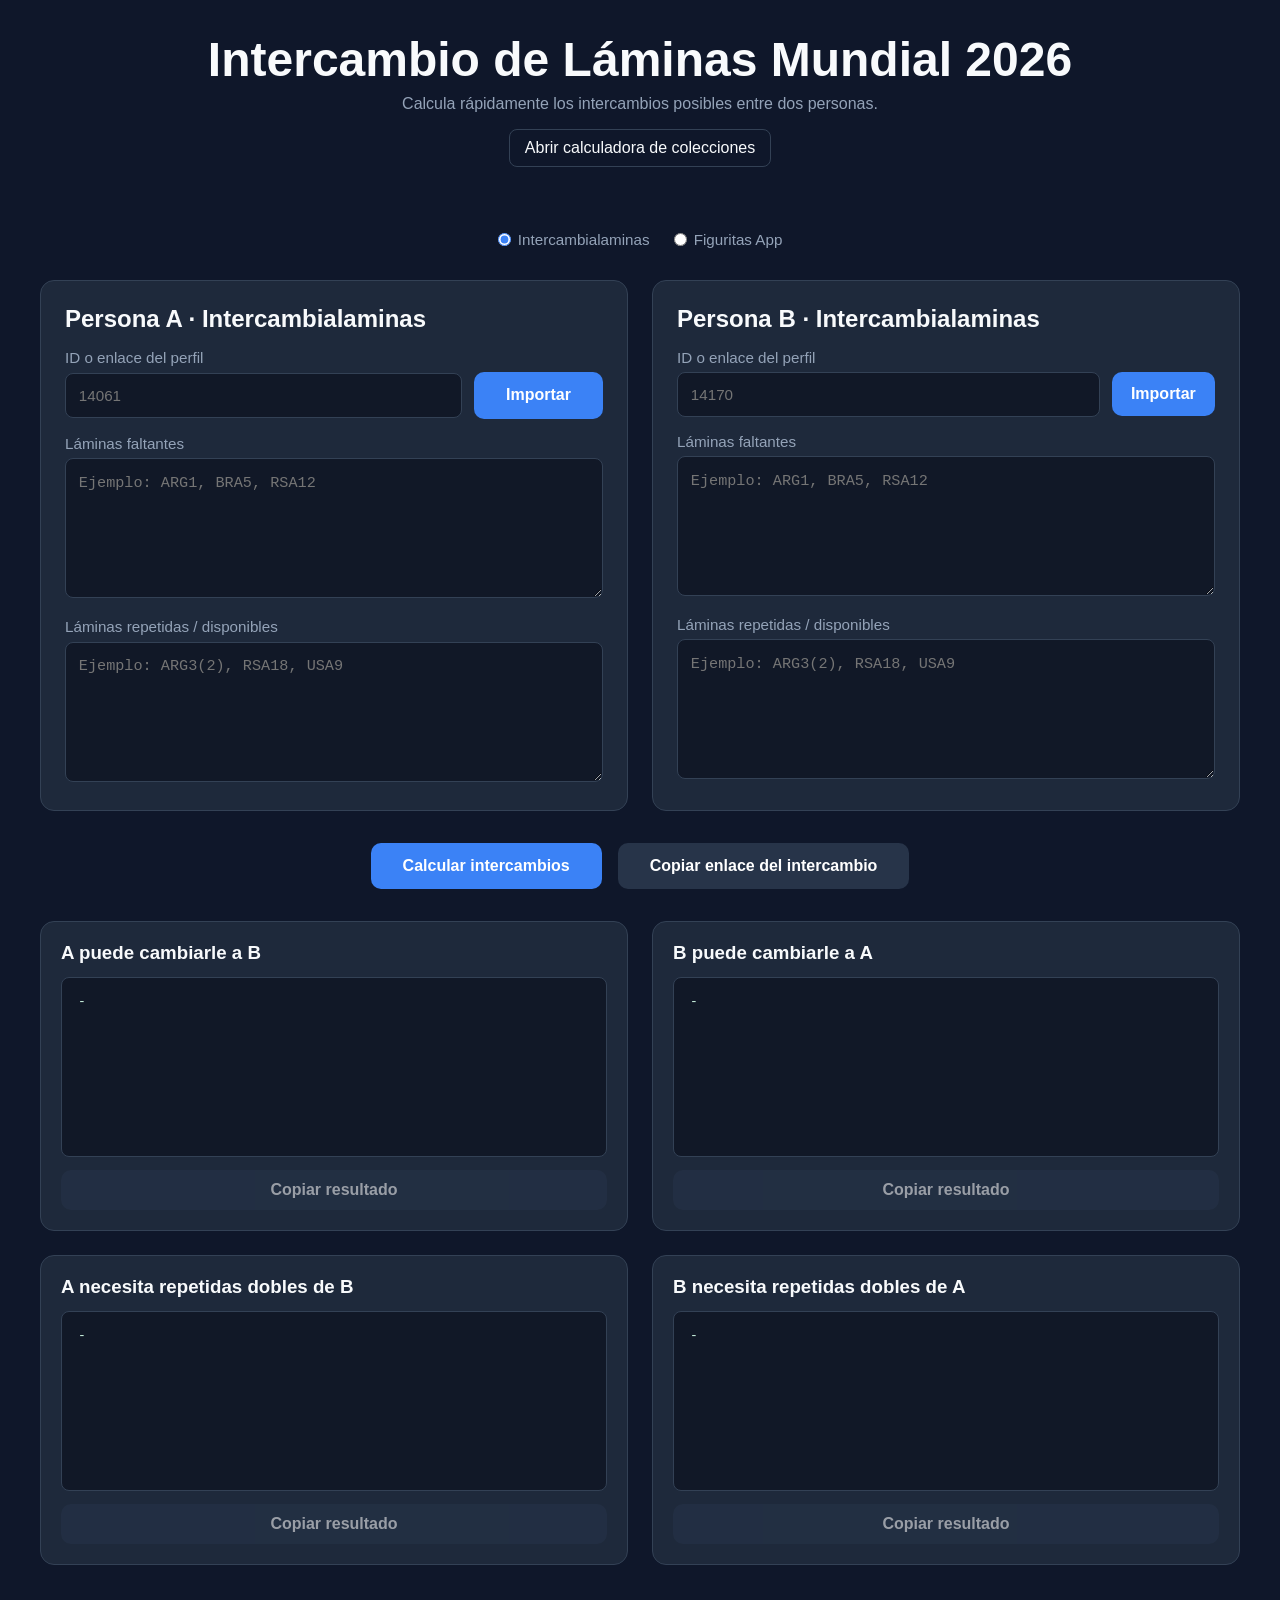
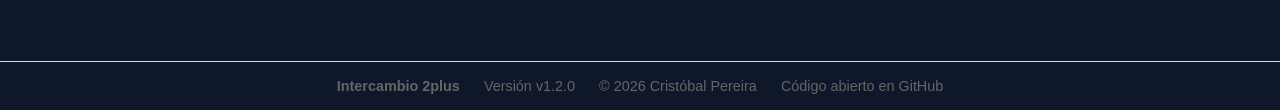
==== commit 81f5f864: "Add sharing functionality for trade links and profile imports" ====
--- a/index.html
+++ b/index.html
@@ -48,7 +48,7 @@
                         <h2>Persona A · Intercambialaminas</h2>
 
                         <label for="aIntercambialaminasId">
-                            ID o enlace del perfil
+                            ID o enlace del perfil<span id="aImportedProfile" class="imported-profile" hidden></span>
                         </label>
 
                         <div class="import-row">
@@ -89,7 +89,7 @@
                         <h2>Persona B · Intercambialaminas</h2>
                         
                         <label for="bIntercambialaminasId">
-                            ID o enlace del perfil
+                            ID o enlace del perfil<span id="bImportedProfile" class="imported-profile" hidden></span>
                         </label>
 
                         <div class="import-row">
@@ -169,6 +169,10 @@
 
             <button id="calculateButton">
                 Calcular intercambios
+            </button>
+
+            <button id="shareButton" type="button" class="secondary-button" disabled>
+                Copiar enlace del intercambio
             </button>
 
         </section>
--- a/style.css
+++ b/style.css
@@ -97,7 +97,13 @@
 
 .calculator-results { margin-top: 0; }
 .calculator-results textarea { min-height: 110px; }
-#calculatorFiguritasResult { min-height: 285px; margin-top: 1rem; }
+#calculatorFiguritasResult { min-height: 300px; margin-top: 1rem; }
+
+/* La exportación de Figuritas App contiene varias líneas y emojis. */
+.figuritas-mode textarea,
+#calculatorFiguritasInput {
+    min-height: 300px;
+}
 
 /* ---------- Modo de entrada ---------- */
 
@@ -197,6 +203,11 @@
 
 }
 
+.imported-profile {
+    color: var(--text);
+    font-weight: 600;
+}
+
 textarea {
 
     width: 100%;
@@ -236,6 +247,10 @@
     display: flex;
 
     justify-content: center;
+
+    gap: 1rem;
+
+    flex-wrap: wrap;
 
     margin: 2rem 0;
 
